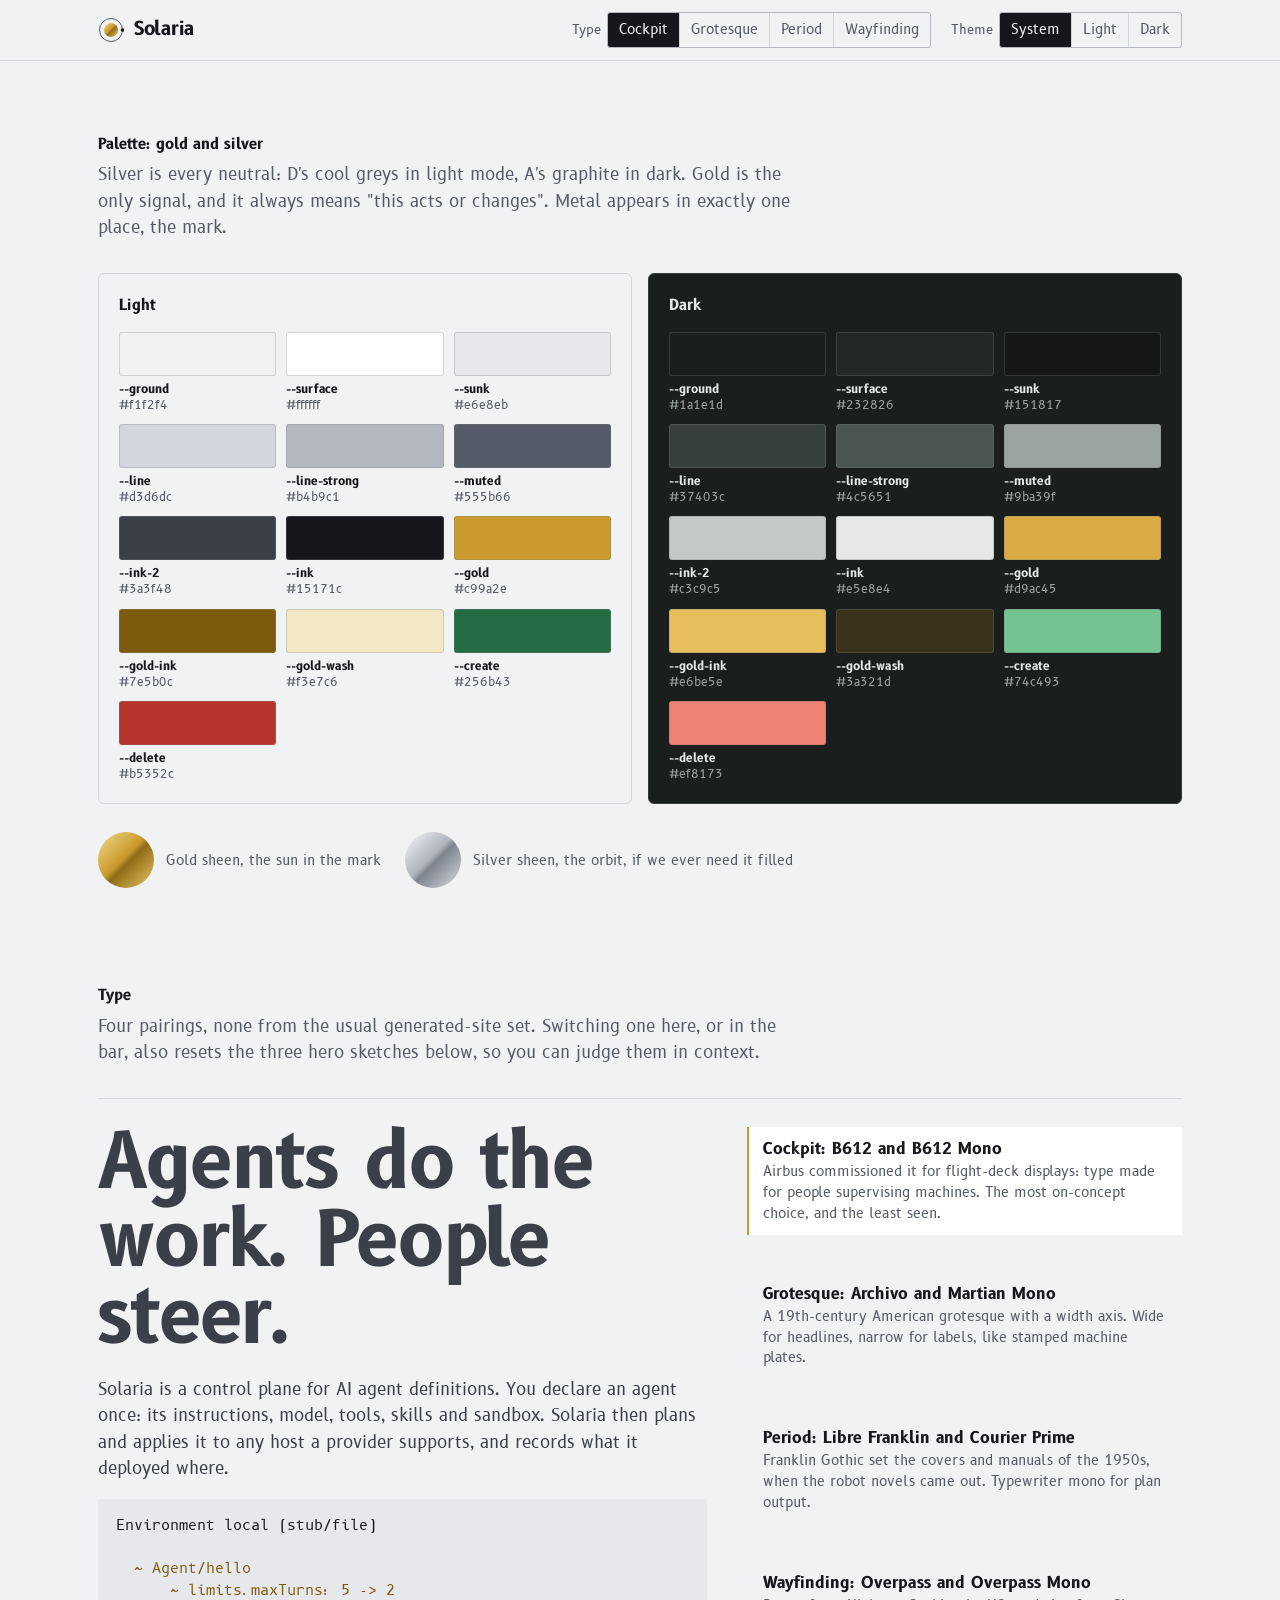
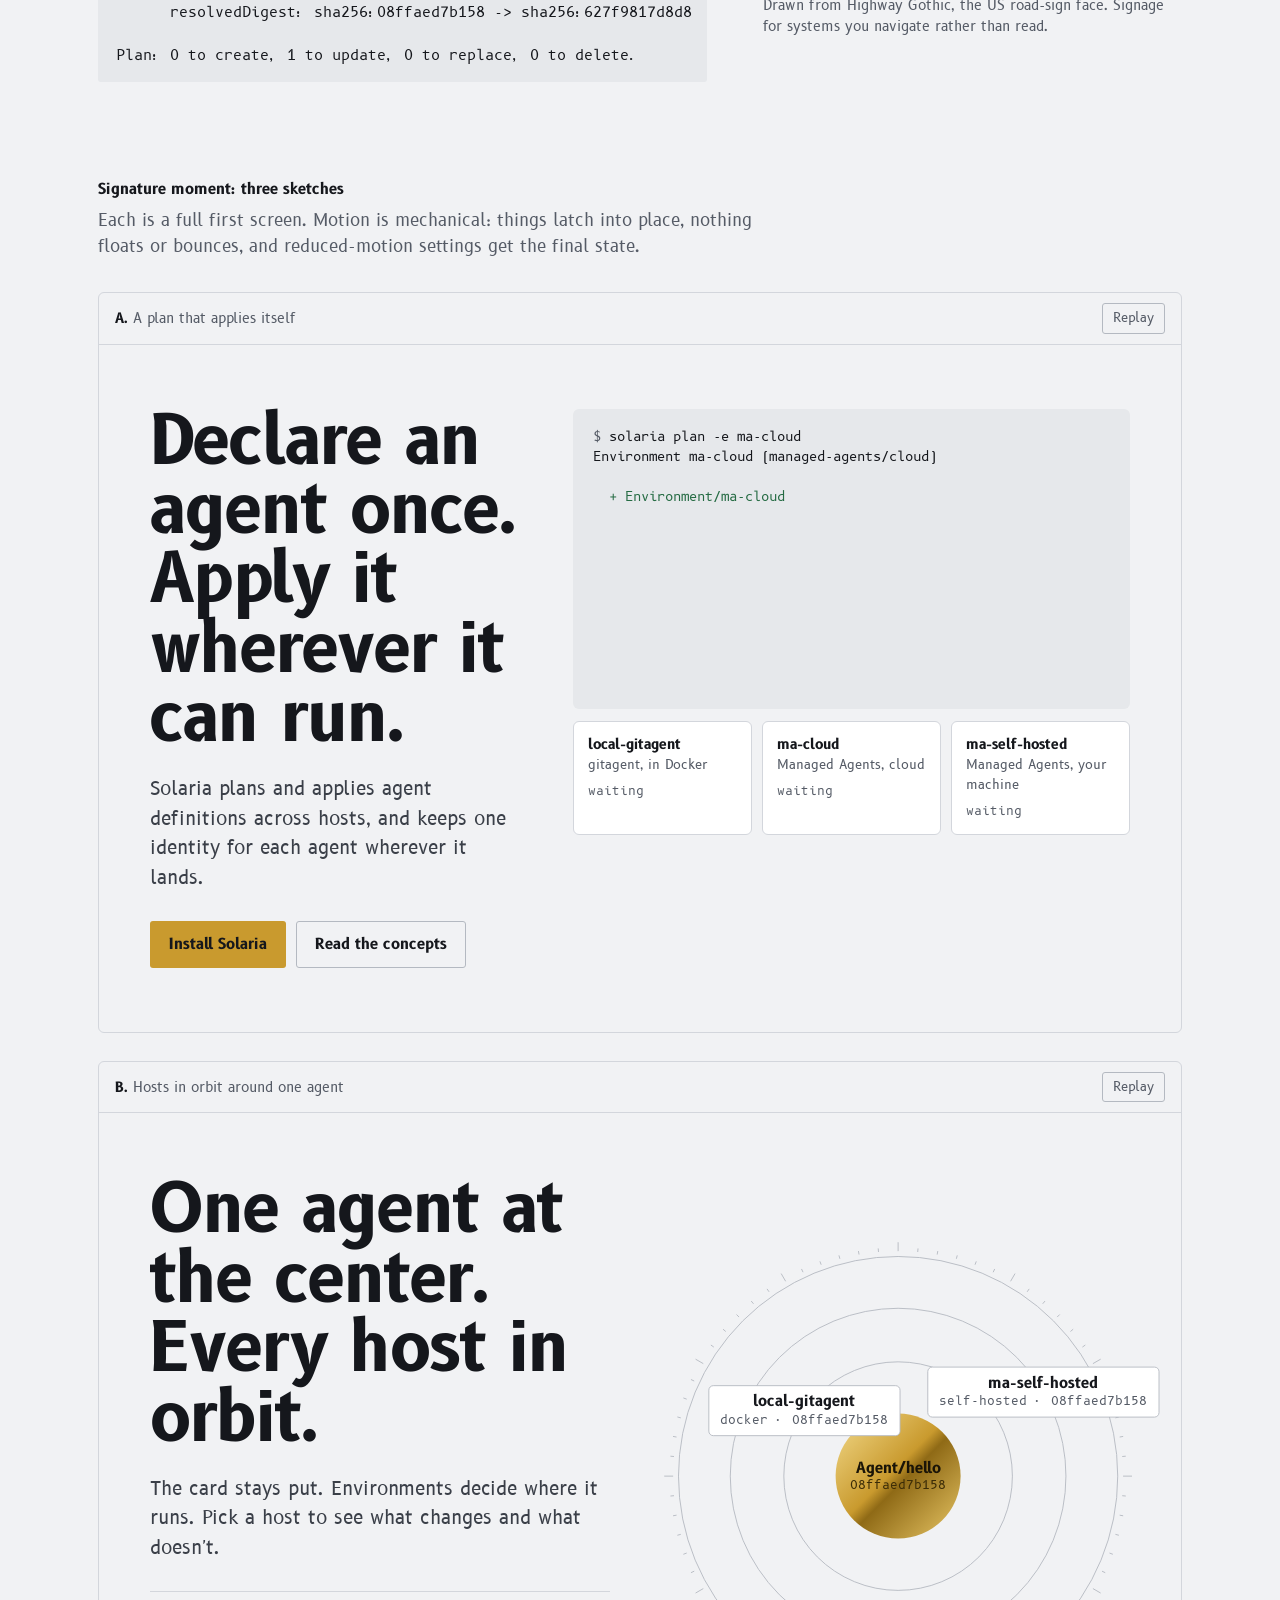
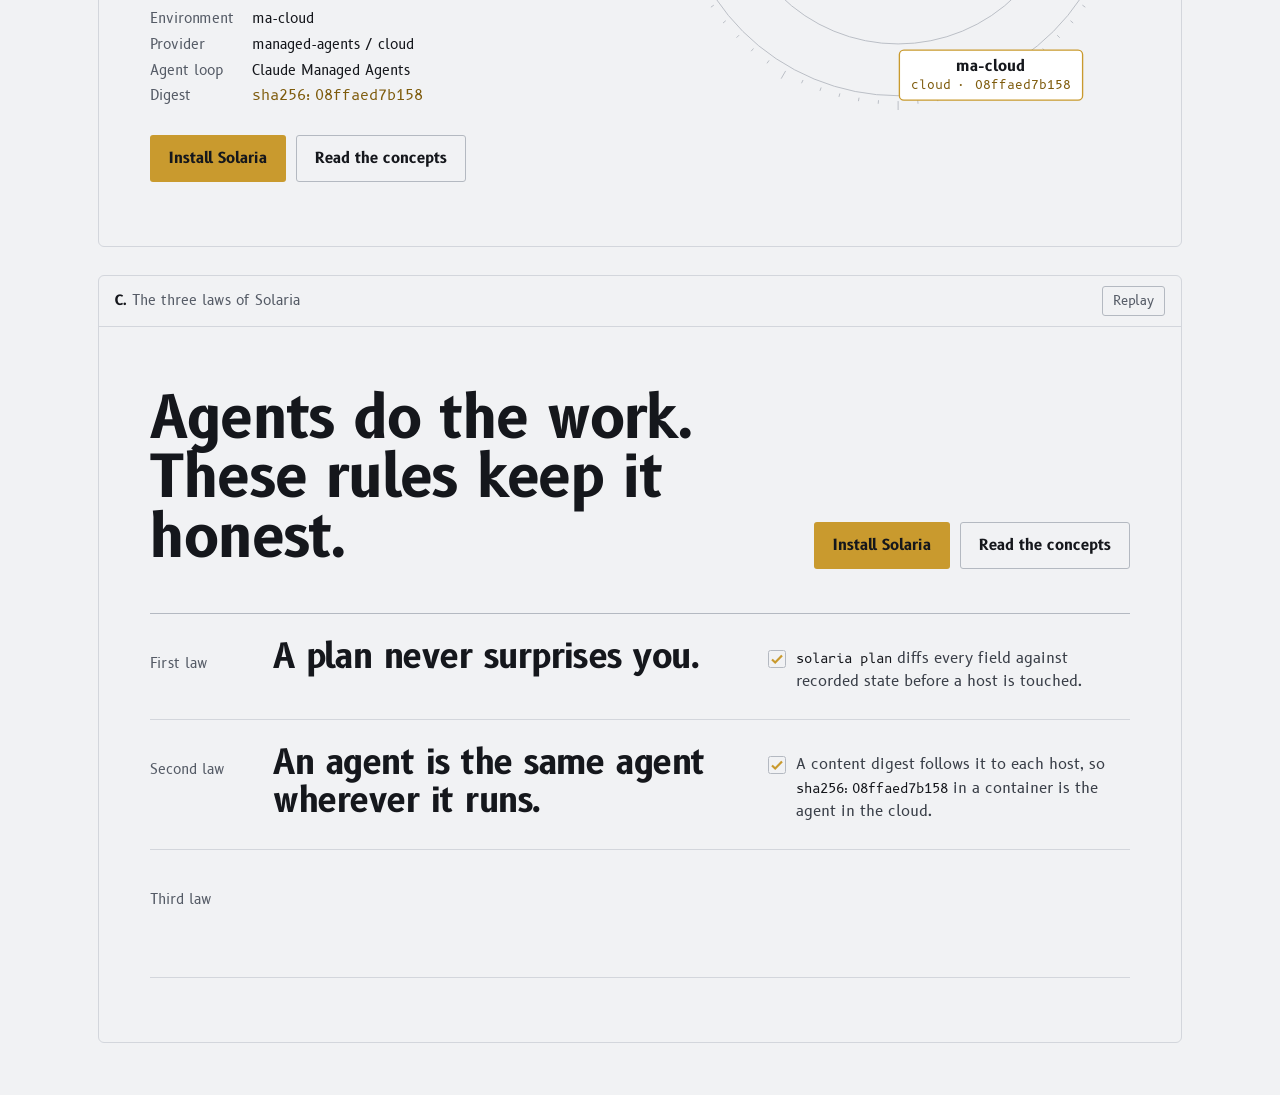
==== site/explore/index.html @ edb6e5d4 "feat(site): add the solaria.sh design system, landing page and docs site/ is the solaria.sh website," ====
<!doctype html>
<html lang="en" data-type="cockpit">
<head>
<meta charset="utf-8">
<meta name="viewport" content="width=device-width, initial-scale=1">
<title>Solaria design exploration</title>
<link rel="preconnect" href="https://fonts.googleapis.com">
<link rel="preconnect" href="https://fonts.gstatic.com" crossorigin>
<link href="https://fonts.googleapis.com/css2?family=Archivo:wdth,wght@62..125,100..900&family=B612:wght@400;700&family=B612+Mono:wght@400;700&family=Courier+Prime:wght@400;700&family=Libre+Franklin:wght@300..900&family=Martian+Mono:wdth,wght@75..112.5,100..800&family=Overpass:wght@300..900&family=Overpass+Mono:wght@300..700&display=swap" rel="stylesheet">
<link rel="stylesheet" href="../static/tokens.css">
<style>
html[data-type="cockpit"]    { --font-sans: "B612", sans-serif; --font-mono: "B612 Mono", monospace; --d-weight: 700; --d-stretch: 100%; --d-track: -0.015em; --m-stretch: 100%; }
html[data-type="grotesque"]  { --font-sans: "Archivo", sans-serif; --font-mono: "Martian Mono", monospace; --d-weight: 640; --d-stretch: 116%; --d-track: -0.02em; --m-stretch: 87.5%; }
html[data-type="period"]     { --font-sans: "Libre Franklin", sans-serif; --font-mono: "Courier Prime", monospace; --d-weight: 800; --d-stretch: 100%; --d-track: -0.03em; --m-stretch: 100%; }
html[data-type="wayfinding"] { --font-sans: "Overpass", sans-serif; --font-mono: "Overpass Mono", monospace; --d-weight: 800; --d-stretch: 100%; --d-track: -0.02em; --m-stretch: 100%; }

* { box-sizing: border-box; }
html { background: var(--ground); }
body { margin: 0; background: var(--ground); color: var(--ink); font: 400 17px/1.55 var(--font-sans); -webkit-font-smoothing: antialiased; }
code, pre, .mono { font-family: var(--font-mono); font-stretch: var(--m-stretch); }
a { color: inherit; }
button { font: inherit; color: inherit; }

.wrap { max-width: 1180px; margin: 0 auto; padding: 0 var(--gutter); }
.display { font-weight: var(--d-weight); font-stretch: var(--d-stretch); letter-spacing: var(--d-track); line-height: 1.02; margin: 0; }

/* Bar */
.bar { position: sticky; top: 0; z-index: 5; background: var(--ground); border-bottom: 1px solid var(--line); }
.bar .wrap { display: flex; align-items: center; gap: 20px; min-height: 60px; flex-wrap: wrap; padding-block: 10px; }
.brand { display: flex; align-items: center; gap: 10px; font-weight: var(--d-weight); font-stretch: var(--d-stretch); font-size: 19px; letter-spacing: var(--d-track); margin-right: auto; text-decoration: none; }
.seg { display: inline-flex; border: 1px solid var(--line-strong); border-radius: var(--radius); overflow: hidden; }
.seg button { background: none; border: 0; padding: 6px 11px; font-size: 14px; cursor: pointer; color: var(--muted); }
.seg button + button { border-left: 1px solid var(--line); }
.seg button[aria-pressed="true"] { background: var(--ink); color: var(--ground); }
.seg-label { font-size: 13px; color: var(--muted); margin-right: 6px; }
.ctl { display: flex; align-items: center; }

/* Sections */
section.part { padding: 72px 0 24px; }
.part > .wrap > h2 { font-size: 15px; font-weight: 700; margin: 0 0 6px; color: var(--ink); }
.part > .wrap > p.lede { margin: 0 0 32px; color: var(--muted); max-width: var(--measure); }

/* Palette */
.modes { display: grid; grid-template-columns: repeat(auto-fit, minmax(min(100%, 420px), 1fr)); gap: 16px; }
.mode { border: 1px solid var(--line); border-radius: var(--radius-plate); padding: 20px; }
.mode h3 { margin: 0 0 14px; font-size: 15px; }
.chips { display: grid; grid-template-columns: repeat(auto-fill, minmax(118px, 1fr)); gap: 10px; }
.chip { font-size: 12px; line-height: 1.35; }
.chip i { display: block; height: 44px; border-radius: var(--radius); border: 1px solid rgba(127,127,127,.3); margin-bottom: 6px; }
.chip b { display: block; font-weight: 700; }
.metal { display: flex; gap: 24px; margin-top: 28px; align-items: center; flex-wrap: wrap; }
.metal figure { margin: 0; display: flex; align-items: center; gap: 12px; font-size: 14px; color: var(--muted); }
.metal .disc { width: 56px; height: 56px; border-radius: 50%; }

/* Type */
.specimen { border-top: 1px solid var(--line); padding-top: 28px; display: grid; grid-template-columns: minmax(0, 1.4fr) minmax(0, 1fr); gap: 40px; }
.specimen .big { font-size: clamp(40px, 6vw, 76px); }
.specimen p { max-width: var(--measure); color: var(--ink-2); }
.specimen pre { font-size: 13.5px; line-height: 1.6; background: var(--sunk); padding: 16px 18px; border-radius: var(--radius); margin: 0; overflow-x: auto; }
.pairings { list-style: none; padding: 0; margin: 0; display: grid; gap: 2px; }
.pairings button { display: block; width: 100%; text-align: left; background: none; border: 0; border-left: 2px solid transparent; padding: 10px 14px; cursor: pointer; }
.pairings button[aria-pressed="true"] { border-left-color: var(--gold); background: var(--surface); }
.pairings b { display: block; font-size: 16px; }
.pairings span { display: block; font-size: 13.5px; color: var(--muted); }

/* Hero frames */
.hero { border: 1px solid var(--line); border-radius: var(--radius-plate); background: var(--ground); margin-bottom: 28px; position: relative; overflow: hidden; }
.hero-head { display: flex; justify-content: space-between; align-items: center; padding: 10px 16px; border-bottom: 1px solid var(--line); font-size: 14px; color: var(--muted); gap: 12px; }
.hero-head b { color: var(--ink); }
.replay { background: none; border: 1px solid var(--line-strong); border-radius: var(--radius); padding: 4px 10px; font-size: 13px; cursor: pointer; }
.hero-body { padding: clamp(28px, 5vw, 64px) clamp(20px, 4vw, 56px); }

.btn { display: inline-flex; align-items: center; gap: 8px; padding: 11px 18px; border-radius: var(--radius); font-size: 15px; font-weight: 700; text-decoration: none; border: 1px solid transparent; }
.btn-gold { background: var(--gold); color: var(--on-gold); }
.btn-line { border-color: var(--line-strong); color: var(--ink); }
.actions { display: flex; gap: 10px; flex-wrap: wrap; margin-top: 28px; }
.sub { font-size: 19px; color: var(--ink-2); max-width: 44ch; margin: 20px 0 0; }

/* Hero A: plan that applies itself */
.a-grid { display: grid; grid-template-columns: minmax(0, 0.8fr) minmax(0, 1.2fr); gap: clamp(28px, 4vw, 56px); align-items: start; }
.a-grid h1 { font-size: clamp(40px, 5.4vw, 68px); }
.console { background: var(--sunk); border-radius: var(--radius-plate); padding: 18px 20px; font-size: 12.5px; line-height: 1.62; min-height: 300px; white-space: pre; overflow-x: auto; }
.console .ln { display: block; min-height: 1.62em; }
.console .cmd::before { content: "$ "; color: var(--muted); }
.console .c { color: var(--create); }
.console .u { color: var(--update); }
.console .m { color: var(--muted); }
.console .dg { color: var(--gold-ink); }
.caret { display: inline-block; width: .55em; height: 1.1em; vertical-align: -0.18em; background: var(--ink); }
.hosts { display: grid; grid-template-columns: repeat(3, minmax(0, 1fr)); gap: 10px; margin-top: 12px; }
.host { border: 1px solid var(--line); border-radius: var(--radius-plate); padding: 12px 14px; font-size: 13px; background: var(--surface); transition: border-color var(--t-latch) var(--ease-latch); }
.host b { display: block; font-size: 14px; }
.host .where { color: var(--muted); display: block; }
.host .d { display: block; margin-top: 8px; font-size: 12px; color: var(--muted); }
.host.on { border-color: var(--gold); }
.host.on .d { color: var(--gold-ink); }

.latch { animation: latch var(--t-latch) var(--ease-latch) both; }
@keyframes latch { from { opacity: 0; transform: translateX(-3px); } to { opacity: 1; transform: none; } }

/* Hero B: orbit */
.b-grid { display: grid; grid-template-columns: minmax(0, 1fr) minmax(0, 1fr); gap: clamp(28px, 4vw, 56px); align-items: center; }
.b-grid h1 { font-size: clamp(40px, 5.4vw, 68px); }
.orbit { width: 100%; max-width: 520px; aspect-ratio: 1; justify-self: center; }
.orbit svg { width: 100%; height: 100%; overflow: visible; }
.ring { fill: none; stroke: var(--line-strong); stroke-width: 1; }
.ring-tick { stroke: var(--line-strong); stroke-width: 1; }
.plate-g { cursor: pointer; }
.plate-r { fill: var(--surface); stroke: var(--line-strong); transition: stroke var(--t-latch) var(--ease-latch); }
.plate-g.on .plate-r { stroke: var(--gold); stroke-width: 1.5; }
.plate-t { font-family: var(--font-sans); font-size: 17px; font-weight: 700; fill: var(--ink); }
.plate-s { font-family: var(--font-mono); font-size: 13px; fill: var(--muted); }
.plate-g.on .plate-s.dg { fill: var(--gold-ink); }
.sun-t { font-family: var(--font-sans); font-size: 17px; font-weight: 700; fill: #1a1407; }
.sun-s { font-family: var(--font-mono); font-size: 13px; fill: #3b2c07; }
.readout { margin-top: 28px; border-top: 1px solid var(--line); padding-top: 16px; font-size: 14px; display: grid; grid-template-columns: max-content 1fr; gap: 4px 18px; max-width: 460px; }
.readout dt { color: var(--muted); }
.readout dd { margin: 0; }

/* Hero C: laws */
.c-top { display: grid; grid-template-columns: minmax(0, 1fr) auto; gap: 24px; align-items: end; margin-bottom: 44px; }
.c-top h1 { font-size: clamp(36px, 4.6vw, 58px); max-width: 16ch; }
.laws { list-style: none; margin: 0; padding: 0; border-top: 1px solid var(--line-strong); }
.law { display: grid; grid-template-columns: 9ch minmax(0, 1.3fr) minmax(0, 1fr); gap: 24px; padding: 26px 0; border-bottom: 1px solid var(--line); align-items: baseline; }
.law .ord { color: var(--muted); font-size: 14px; }
.law h3 { margin: 0; font-size: clamp(24px, 2.8vw, 34px); font-weight: var(--d-weight); font-stretch: var(--d-stretch); letter-spacing: var(--d-track); line-height: 1.1; }
.law .proof { font-size: 15px; color: var(--ink-2); display: grid; grid-template-columns: 18px 1fr; gap: 10px; }
.law .proof code { font-size: 13px; color: var(--ink); }
.law svg { margin-top: 3px; }
.law .tick { stroke: var(--gold); stroke-width: 2.2; fill: none; stroke-dasharray: 20; stroke-dashoffset: 20; }
.law.set .tick { stroke-dashoffset: 0; transition: stroke-dashoffset 260ms var(--ease-latch); }
.law .box { fill: none; stroke: var(--line-strong); }
.law h3, .law .proof { transition: opacity var(--t-latch) var(--ease-latch), transform var(--t-latch) var(--ease-latch); }
.laws.armed .law:not(.shown) h3, .laws.armed .law:not(.shown) .proof { opacity: 0; transform: translateX(-4px); }

@media (max-width: 860px) {
  .a-grid, .b-grid, .specimen { grid-template-columns: minmax(0, 1fr); }
  .hosts { grid-template-columns: minmax(0, 1fr); }
  .law { grid-template-columns: minmax(0, 1fr); gap: 8px; }
  .c-top { grid-template-columns: minmax(0, 1fr); }
  .console { font-size: 12px; }
}
</style>
</head>
<body>

<header class="bar">
  <div class="wrap">
    <a class="brand" href="#">
      <svg width="26" height="26" viewBox="0 0 26 26" aria-hidden="true">
        <defs><linearGradient id="mg" x1="0" y1="0" x2="1" y2="1"><stop offset="0" stop-color="#f3db8c"/><stop offset=".46" stop-color="#c99a2e"/><stop offset=".54" stop-color="#8f6a16"/><stop offset="1" stop-color="#e9c766"/></linearGradient></defs>
        <circle cx="13" cy="13" r="7" fill="url(#mg)"/>
        <circle cx="13" cy="13" r="11.5" fill="none" stroke="var(--muted)" stroke-width="1"/>
        <circle cx="24.5" cy="13" r="1.8" fill="var(--ink)"/>
      </svg>
      Solaria
    </a>
    <div class="ctl"><span class="seg-label">Type</span>
      <div class="seg" id="typeSeg">
        <button data-v="cockpit" aria-pressed="true">Cockpit</button>
        <button data-v="grotesque" aria-pressed="false">Grotesque</button>
        <button data-v="period" aria-pressed="false">Period</button>
        <button data-v="wayfinding" aria-pressed="false">Wayfinding</button>
      </div>
    </div>
    <div class="ctl"><span class="seg-label">Theme</span>
      <div class="seg" id="themeSeg">
        <button data-v="system" aria-pressed="true">System</button>
        <button data-v="light" aria-pressed="false">Light</button>
        <button data-v="dark" aria-pressed="false">Dark</button>
      </div>
    </div>
  </div>
</header>

<main>

<section class="part" id="palette">
  <div class="wrap">
    <h2>Palette: gold and silver</h2>
    <p class="lede">Silver is every neutral: D's cool greys in light mode, A's graphite in dark. Gold is the only signal, and it always means "this acts or changes". Metal appears in exactly one place, the mark.</p>
    <div class="modes" id="modes"></div>
    <div class="metal">
      <figure><span class="disc" style="background: var(--sheen-gold)"></span>Gold sheen, the sun in the mark</figure>
      <figure><span class="disc" style="background: var(--sheen-silver)"></span>Silver sheen, the orbit, if we ever need it filled</figure>
    </div>
  </div>
</section>

<section class="part" id="type">
  <div class="wrap">
    <h2>Type</h2>
    <p class="lede">Four pairings, none from the usual generated-site set. Switching one here, or in the bar, also resets the three hero sketches below, so you can judge them in context.</p>
    <div class="specimen">
      <div>
        <p class="display big">Agents do the work. People steer.</p>
        <p>Solaria is a control plane for AI agent definitions. You declare an agent once: its instructions, model, tools, skills and sandbox. Solaria then plans and applies it to any host a provider supports, and records what it deployed where.</p>
<pre>Environment local (stub/file)

  <span style="color:var(--update)">~ Agent/hello</span>
      <span style="color:var(--update)">~ limits.maxTurns: 5 -> 2</span>
      resolvedDigest: sha256:08ffaed7b158 -> sha256:627f9817d8d8

Plan: 0 to create, 1 to update, 0 to replace, 0 to delete.</pre>
      </div>
      <ul class="pairings" id="pairings">
        <li><button data-v="cockpit" aria-pressed="true"><b>Cockpit: B612 and B612 Mono</b><span>Airbus commissioned it for flight-deck displays: type made for people supervising machines. The most on-concept choice, and the least seen.</span></button></li>
        <li><button data-v="grotesque" aria-pressed="false"><b>Grotesque: Archivo and Martian Mono</b><span>A 19th-century American grotesque with a width axis. Wide for headlines, narrow for labels, like stamped machine plates.</span></button></li>
        <li><button data-v="period" aria-pressed="false"><b>Period: Libre Franklin and Courier Prime</b><span>Franklin Gothic set the covers and manuals of the 1950s, when the robot novels came out. Typewriter mono for plan output.</span></button></li>
        <li><button data-v="wayfinding" aria-pressed="false"><b>Wayfinding: Overpass and Overpass Mono</b><span>Drawn from Highway Gothic, the US road-sign face. Signage for systems you navigate rather than read.</span></button></li>
      </ul>
    </div>
  </div>
</section>

<section class="part" id="heroes">
  <div class="wrap">
    <h2>Signature moment: three sketches</h2>
    <p class="lede">Each is a full first screen. Motion is mechanical: things latch into place, nothing floats or bounces, and reduced-motion settings get the final state.</p>

    <!-- A -->
    <article class="hero" id="heroA">
      <div class="hero-head"><span><b>A.</b> A plan that applies itself</span><button class="replay" data-replay="A">Replay</button></div>
      <div class="hero-body">
        <div class="a-grid">
          <div>
            <h1 class="display">Declare an agent once. Apply it wherever it can run.</h1>
            <p class="sub">Solaria plans and applies agent definitions across hosts, and keeps one identity for each agent wherever it lands.</p>
            <div class="actions"><a class="btn btn-gold" href="#">Install Solaria</a><a class="btn btn-line" href="#">Read the concepts</a></div>
          </div>
          <div>
            <div class="console mono" id="consoleA" aria-label="A Solaria plan and apply run"></div>
            <div class="hosts" id="hostsA">
              <div class="host"><b>local-gitagent</b><span class="where">gitagent, in Docker</span><span class="d mono">waiting</span></div>
              <div class="host"><b>ma-cloud</b><span class="where">Managed Agents, cloud</span><span class="d mono">waiting</span></div>
              <div class="host"><b>ma-self-hosted</b><span class="where">Managed Agents, your machine</span><span class="d mono">waiting</span></div>
            </div>
          </div>
        </div>
      </div>
    </article>

    <!-- B -->
    <article class="hero" id="heroB">
      <div class="hero-head"><span><b>B.</b> Hosts in orbit around one agent</span><button class="replay" data-replay="B">Replay</button></div>
      <div class="hero-body">
        <div class="b-grid">
          <div>
            <h1 class="display">One agent at the center. Every host in orbit.</h1>
            <p class="sub">The card stays put. Environments decide where it runs. Pick a host to see what changes and what doesn't.</p>
            <dl class="readout" id="readoutB">
              <dt>Environment</dt><dd id="rEnv">ma-cloud</dd>
              <dt>Provider</dt><dd id="rProv">managed-agents / cloud</dd>
              <dt>Agent loop</dt><dd id="rLoop">Claude Managed Agents</dd>
              <dt>Digest</dt><dd class="mono" id="rDig" style="color:var(--gold-ink)">sha256:08ffaed7b158</dd>
            </dl>
            <div class="actions"><a class="btn btn-gold" href="#">Install Solaria</a><a class="btn btn-line" href="#">Read the concepts</a></div>
          </div>
          <div class="orbit">
            <svg viewBox="0 0 520 520" role="img" aria-labelledby="orbT">
              <title id="orbT">The hello agent at the center, with three hosts on orbits around it</title>
              <defs><linearGradient id="sun" x1="0" y1="0" x2="1" y2="1"><stop offset="0" stop-color="#f3db8c"/><stop offset=".46" stop-color="#c99a2e"/><stop offset=".54" stop-color="#8f6a16"/><stop offset="1" stop-color="#e9c766"/></linearGradient></defs>
              <g id="ticks"></g>
              <circle class="ring" cx="260" cy="260" r="128"/>
              <circle class="ring" cx="260" cy="260" r="188"/>
              <circle class="ring" cx="260" cy="260" r="246"/>
              <circle cx="260" cy="260" r="70" fill="url(#sun)"/>
              <text class="sun-t" x="260" y="256" text-anchor="middle">Agent/hello</text>
              <text class="sun-s" x="260" y="274" text-anchor="middle">08ffaed7b158</text>
              <g id="arms"></g>
            </svg>
          </div>
        </div>
      </div>
    </article>

    <!-- C -->
    <article class="hero" id="heroC">
      <div class="hero-head"><span><b>C.</b> The three laws of Solaria</span><button class="replay" data-replay="C">Replay</button></div>
      <div class="hero-body">
        <div class="c-top">
          <h1 class="display">Agents do the work. These rules keep it honest.</h1>
          <div class="actions" style="margin:0"><a class="btn btn-gold" href="#">Install Solaria</a><a class="btn btn-line" href="#">Read the concepts</a></div>
        </div>
        <ol class="laws" id="laws">
          <li class="law"><span class="ord">First law</span><h3>A plan never surprises you.</h3>
            <span class="proof"><svg width="18" height="18" viewBox="0 0 18 18" aria-hidden="true"><rect class="box" x="0.5" y="0.5" width="17" height="17" rx="2"/><path class="tick" d="M4 9.5l3.2 3L14 5.5"/></svg><span><code>solaria plan</code> diffs every field against recorded state before a host is touched.</span></span></li>
          <li class="law"><span class="ord">Second law</span><h3>An agent is the same agent wherever it runs.</h3>
            <span class="proof"><svg width="18" height="18" viewBox="0 0 18 18" aria-hidden="true"><rect class="box" x="0.5" y="0.5" width="17" height="17" rx="2"/><path class="tick" d="M4 9.5l3.2 3L14 5.5"/></svg><span>A content digest follows it to each host, so <code>sha256:08ffaed7b158</code> in a container is the agent in the cloud.</span></span></li>
          <li class="law"><span class="ord">Third law</span><h3>What a host can't run never reaches it.</h3>
            <span class="proof"><svg width="18" height="18" viewBox="0 0 18 18" aria-hidden="true"><rect class="box" x="0.5" y="0.5" width="17" height="17" rx="2"/><path class="tick" d="M4 9.5l3.2 3L14 5.5"/></svg><span>Capability checks fail the plan early, and say which field the host can't take.</span></span></li>
        </ol>
      </div>
    </article>
  </div>
</section>

</main>

<script>
(() => {
  const reduce = matchMedia("(prefers-reduced-motion: reduce)").matches;
  const sleep = ms => new Promise(r => setTimeout(r, reduce ? 0 : ms));
  const root = document.documentElement;

  // Palette chips, both modes, from the token values.
  const modes = {
    Light: { ground:"#f1f2f4", surface:"#ffffff", sunk:"#e6e8eb", line:"#d3d6dc", "line-strong":"#b4b9c1", muted:"#555b66", "ink-2":"#3a3f48", ink:"#15171c", gold:"#c99a2e", "gold-ink":"#7e5b0c", "gold-wash":"#f3e7c6", create:"#256b43", delete:"#b5352c" },
    Dark:  { ground:"#1a1e1d", surface:"#232826", sunk:"#151817", line:"#37403c", "line-strong":"#4c5651", muted:"#9ba39f", "ink-2":"#c3c9c5", ink:"#e5e8e4", gold:"#d9ac45", "gold-ink":"#e6be5e", "gold-wash":"#3a321d", create:"#74c493", delete:"#ef8173" }
  };
  document.getElementById("modes").innerHTML = Object.entries(modes).map(([name, t]) =>
    `<div class="mode" style="background:${t.ground};color:${t.ink};border-color:${t.line}"><h3>${name}</h3><div class="chips">` +
    Object.entries(t).map(([k, v]) => `<div class="chip"><i style="background:${v}"></i><b>--${k}</b><span style="color:${t.muted}">${v}</span></div>`).join("") +
    `</div></div>`).join("");

  // Segmented controls.
  function seg(el, apply) {
    el.addEventListener("click", e => {
      const b = e.target.closest("button[data-v]"); if (!b) return;
      apply(b.dataset.v);
    });
  }
  function setType(v) {
    root.dataset.type = v;
    document.querySelectorAll("#typeSeg button, #pairings button").forEach(b => b.setAttribute("aria-pressed", b.dataset.v === v));
    runAll();
  }
  function setTheme(v) {
    if (v === "system") delete root.dataset.theme; else root.dataset.theme = v;
    document.querySelectorAll("#themeSeg button").forEach(b => b.setAttribute("aria-pressed", b.dataset.v === v));
  }
  seg(document.getElementById("typeSeg"), setType);
  seg(document.getElementById("pairings"), setType);
  seg(document.getElementById("themeSeg"), setTheme);

  // Hero A: the console types a real plan, then apply latches each host.
  const A = { run: 0 };
  const script = [
    { cmd: "solaria plan -e ma-cloud" },
    { t: "Environment ma-cloud (managed-agents/cloud)" },
    { t: "" },
    { t: "  + Environment/ma-cloud", k: "c" },
    { t: "" },
    { t: "  + Agent/hello", k: "c" },
    { h: '      resolvedDigest: <span class="dg">sha256:08ffaed7b158</span>' },
    { t: "" },
    { t: "Plan: 2 to create, 0 to update, 0 to replace, 0 to delete or archive.", k: "m" },
    { cmd: "solaria apply -e ma-cloud --auto-approve", pause: 500 },
    { t: "Apply complete: 2 created, 0 updated, 0 replaced, 0 deleted. State serial 1.", hostAfter: 1 },
  ];
  async function runA() {
    const id = ++A.run, con = document.getElementById("consoleA");
    const hosts = [...document.querySelectorAll("#hostsA .host")];
    con.innerHTML = ""; hosts.forEach(h => { h.classList.remove("on"); h.querySelector(".d").textContent = "waiting"; });
    const live = () => id === A.run;
    for (const s of script) {
      if (!live()) return;
      const ln = document.createElement("span"); ln.className = "ln";
      con.appendChild(ln);
      if (s.cmd) {
        await sleep(s.pause || 350);
        ln.classList.add("cmd");
        const caret = document.createElement("span"); caret.className = "caret";
        for (const ch of s.cmd) { if (!live()) return; ln.textContent += ch; ln.appendChild(caret); await sleep(28); }
        await sleep(260); caret.remove();
      } else {
        await sleep(s.t === "" ? 40 : 110);
        if (s.k) ln.classList.add(s.k);
        if (s.h) ln.innerHTML = s.h; else ln.textContent = s.t;
        ln.classList.add("latch");
      }
      if (s.hostAfter) {
        // ma-cloud is what was applied; the other two are the same card in other environments.
        const order = [1, 0, 2];
        for (const i of order) {
          await sleep(i === 1 ? 260 : 520); if (!live()) return;
          hosts[i].classList.add("on");
          hosts[i].querySelector(".d").innerHTML = (i === 1 ? "applied" : "same card") + "<br>08ffaed7b158";
        }
      }
    }
  }

  // Hero B: three arms step around in discrete ticks, like an escapement.
  const envs = [
    { name: "local-gitagent", prov: "gitagent / docker", loop: "gitagent, in a container image", r: 128, a: 200, sub: "docker" },
    { name: "ma-self-hosted", prov: "managed-agents / self-hosted", loop: "Managed Agents; tools on your machine", r: 188, a: 320, sub: "self-hosted" },
    { name: "ma-cloud", prov: "managed-agents / cloud", loop: "Claude Managed Agents", r: 246, a: 60, sub: "cloud" },
  ];
  const ticks = document.getElementById("ticks");
  for (let i = 0; i < 72; i++) {
    const ang = i * 5 * Math.PI / 180, r1 = 252, r2 = i % 6 ? 256 : 262;
    ticks.insertAdjacentHTML("beforeend", `<line class="ring-tick" x1="${260 + r1 * Math.cos(ang)}" y1="${260 + r1 * Math.sin(ang)}" x2="${260 + r2 * Math.cos(ang)}" y2="${260 + r2 * Math.sin(ang)}"/>`);
  }
  const arms = document.getElementById("arms");
  envs.forEach((e, i) => {
    arms.insertAdjacentHTML("beforeend",
      `<g class="plate-g" data-i="${i}" tabindex="0" role="button" aria-label="${e.name}">
        <rect class="plate-r" x="-62" y="-28" width="124" height="56" rx="5"/>
        <text class="plate-t" x="0" y="-5" text-anchor="middle">${e.name}</text>
        <text class="plate-s dg" x="0" y="15" text-anchor="middle">${e.sub} · 08ffaed7b158</text></g>`);
  });
  const plates = [...arms.querySelectorAll(".plate-g")];
  const B = { sel: 2, timer: null, raf: 0, angles: envs.map(e => e.a), shown: envs.map(e => e.a) };
  function sizePlates() {
    plates.forEach(p => {
      const w = Math.max(...[...p.querySelectorAll("text")].map(t => t.getBBox().width)) + 26;
      const r = p.querySelector("rect"); r.setAttribute("x", -w / 2); r.setAttribute("width", w);
    });
  }
  function drawB(angles) {
    plates.forEach((p, i) => {
      const a = angles[i] * Math.PI / 180, r = envs[i].r;
      p.setAttribute("transform", `translate(${(260 + r * Math.cos(a)).toFixed(2)},${(260 + r * Math.sin(a)).toFixed(2)})`);
    });
  }
  // One tick: travel from the shown angles to the target, ease out hard, no overshoot.
  function tickTo(target) {
    cancelAnimationFrame(B.raf);
    const from = B.shown.slice(), t0 = performance.now(), dur = reduce ? 0 : 420;
    const ease = t => 1 - Math.pow(1 - t, 4);
    const step = now => {
      const t = dur ? Math.min(1, (now - t0) / dur) : 1;
      B.shown = from.map((a, i) => a + (target[i] - a) * ease(t));
      drawB(B.shown);
      if (t < 1) B.raf = requestAnimationFrame(step);
    };
    B.raf = requestAnimationFrame(step);
  }
  function placeB() {
    tickTo(B.angles);
    plates.forEach((p, i) => p.classList.toggle("on", i === B.sel));
    const e = envs[B.sel];
    document.getElementById("rEnv").textContent = e.name;
    document.getElementById("rProv").textContent = e.prov;
    document.getElementById("rLoop").textContent = e.loop;
  }
  arms.addEventListener("click", ev => { const p = ev.target.closest(".plate-g"); if (p) { B.sel = +p.dataset.i; placeB(); } });
  arms.addEventListener("keydown", ev => { if ((ev.key === "Enter" || ev.key === " ") && ev.target.closest(".plate-g")) { ev.preventDefault(); B.sel = +ev.target.closest(".plate-g").dataset.i; placeB(); } });
  function runB() {
    clearInterval(B.timer);
    sizePlates();
    B.angles = envs.map(e => e.a); B.shown = B.angles.slice(); B.sel = 2; drawB(B.shown); placeB();
    if (reduce) return;
    let step = 0;
    B.timer = setInterval(() => {
      step++;
      // inner orbits move faster; each advance is one discrete tick
      B.angles = B.angles.map((a, i) => a + [15, 10, 5][i]);
      if (step % 4 === 0) B.sel = (B.sel + 1) % 3;
      placeB();
    }, 1400);
  }

  // Hero C: laws set one by one; each proof gets its check.
  const C = { run: 0 };
  async function runC() {
    const id = ++C.run, list = document.getElementById("laws");
    const laws = [...list.querySelectorAll(".law")];
    list.classList.add("armed"); laws.forEach(l => l.classList.remove("shown", "set"));
    await sleep(300);
    for (const l of laws) {
      if (id !== C.run) return;
      l.classList.add("shown"); await sleep(420);
      l.classList.add("set"); await sleep(380);
    }
  }

  function runAll() { runA(); runB(); runC(); }
  document.querySelectorAll("[data-replay]").forEach(b => b.addEventListener("click", () => ({ A: runA, B: runB, C: runC })[b.dataset.replay]()));
  document.fonts.ready.then(runAll);
})();
</script>
</body>
</html>
---- site/static/tokens.css ----
/*
  Solaria design tokens.

  Gold and silver, without pretending to be metal. Silver is the whole
  neutral system: cool greys in light, graphite in dark. Gold is the one
  signal, and it means "this acts or changes": the apply button, an
  update in a plan, the agent at the center. Nothing decorative is gold.

  Plan colors come from the product itself: + create, ~ update, - delete.
  Update shares the gold text tone on purpose.

  Themes: light and dark are equal. The page follows the system setting
  unless <html data-theme="light|dark"> pins one.
*/

:root {
  /* Silver: light */
  --ground: #f1f2f4;
  --surface: #ffffff;
  --sunk: #e6e8eb;
  --line: #d3d6dc;
  --line-strong: #b4b9c1;
  --ink: #15171c;
  --ink-2: #3a3f48;
  --muted: #555b66;

  /* Gold: light */
  --gold: #c99a2e;
  --gold-ink: #7e5b0c;
  --gold-wash: #f3e7c6;
  --on-gold: #15171c;

  /* Plan */
  --create: #256b43;
  --update: var(--gold-ink);
  --delete: #b5352c;

  /* Metal, for the mark and nothing else */
  --sheen-gold: linear-gradient(135deg, #f3db8c 0%, #c99a2e 46%, #8f6a16 54%, #e9c766 100%);
  --sheen-silver: linear-gradient(135deg, #f7f8fa 0%, #aeb4bc 46%, #7d848e 54%, #dadde2 100%);

  /*
    Type: Archivo (a grotesque with a width axis) and Martian Mono.
    Display runs wide, like stamped machine plates; small labels can run
    narrow. Mono is only for things a terminal or a card would show.
  */
  --font-sans: "Archivo", "Helvetica Neue", Arial, sans-serif;
  --font-mono: "Martian Mono", ui-monospace, "SF Mono", Menlo, monospace;
  --display-weight: 640;
  --display-stretch: 116%;
  --display-track: -0.02em;
  --mono-stretch: 87.5%;
  --text-xs: 12.5px;
  --text-sm: 14px;
  --text-md: 17px;
  --text-lg: 20px;
  --text-h2: clamp(30px, 4.2vw, 50px);
  --text-h1: clamp(40px, 6.4vw, 76px);

  /* Motion: mechanical and sparse. Ease out, never overshoot. */
  --ease-latch: cubic-bezier(0.2, 0, 0, 1);
  --ease-travel: cubic-bezier(0.6, 0, 0.1, 1);
  --t-tick: 90ms;
  --t-latch: 180ms;
  --t-travel: 420ms;

  /* Space and shape */
  --radius: 3px;
  --radius-plate: 6px;
  --gutter: clamp(16px, 4vw, 48px);
  --measure: 64ch;

  color-scheme: light dark;
}

@media (prefers-color-scheme: dark) {
  :root:not([data-theme="light"]) {
    --ground: #1a1e1d;
    --surface: #232826;
    --sunk: #151817;
    --line: #37403c;
    --line-strong: #4c5651;
    --ink: #e5e8e4;
    --ink-2: #c3c9c5;
    --muted: #9ba39f;
    --gold: #d9ac45;
    --gold-ink: #e6be5e;
    --gold-wash: #3a321d;
    --on-gold: #1a1e1d;
    --create: #74c493;
    --delete: #ef8173;
    --sheen-silver: linear-gradient(135deg, #c9cfcb 0%, #7f8884 46%, #5b625f 54%, #a9b0ac 100%);
  }
}

:root[data-theme="dark"] {
  --ground: #1a1e1d;
  --surface: #232826;
  --sunk: #151817;
  --line: #37403c;
  --line-strong: #4c5651;
  --ink: #e5e8e4;
  --ink-2: #c3c9c5;
  --muted: #9ba39f;
  --gold: #d9ac45;
  --gold-ink: #e6be5e;
  --gold-wash: #3a321d;
  --on-gold: #1a1e1d;
  --create: #74c493;
  --delete: #ef8173;
  --sheen-silver: linear-gradient(135deg, #c9cfcb 0%, #7f8884 46%, #5b625f 54%, #a9b0ac 100%);
}

@media (prefers-reduced-motion: reduce) {
  :root {
    --t-tick: 0ms;
    --t-latch: 0ms;
    --t-travel: 0ms;
  }
}
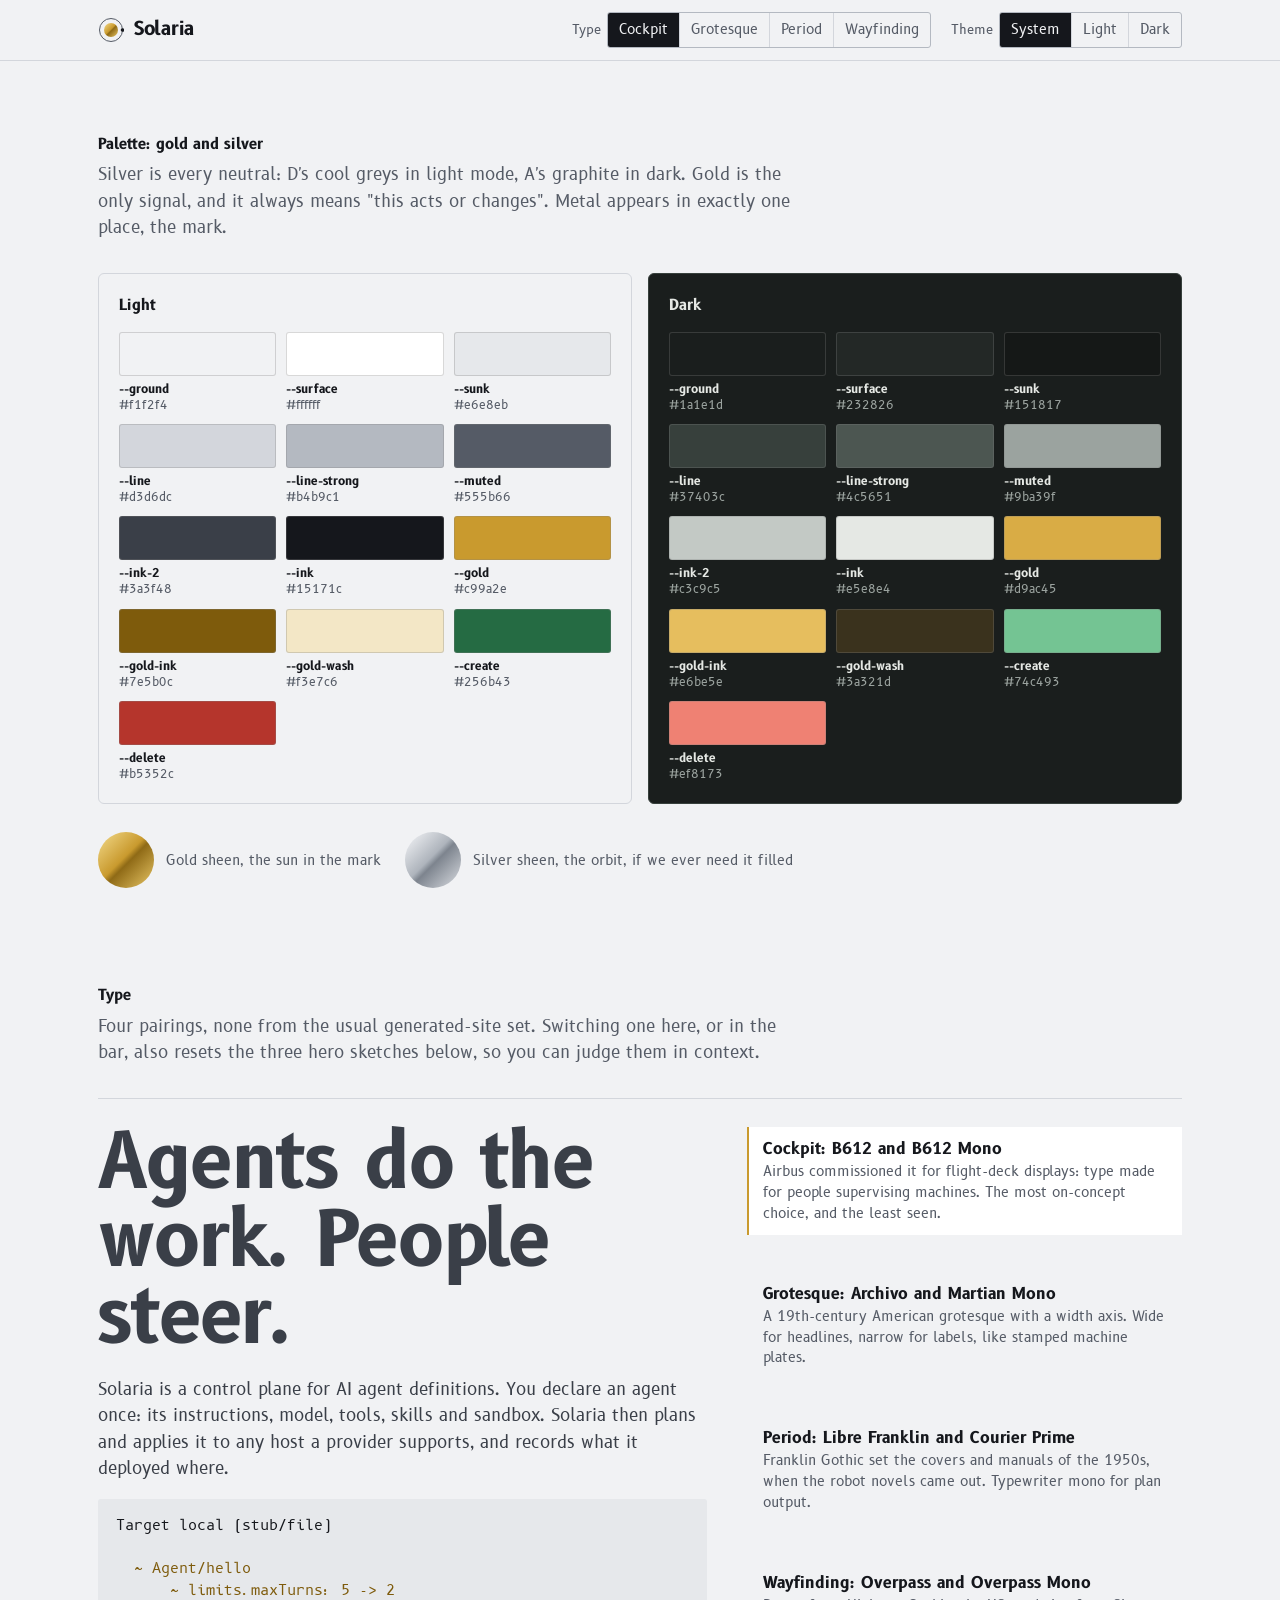
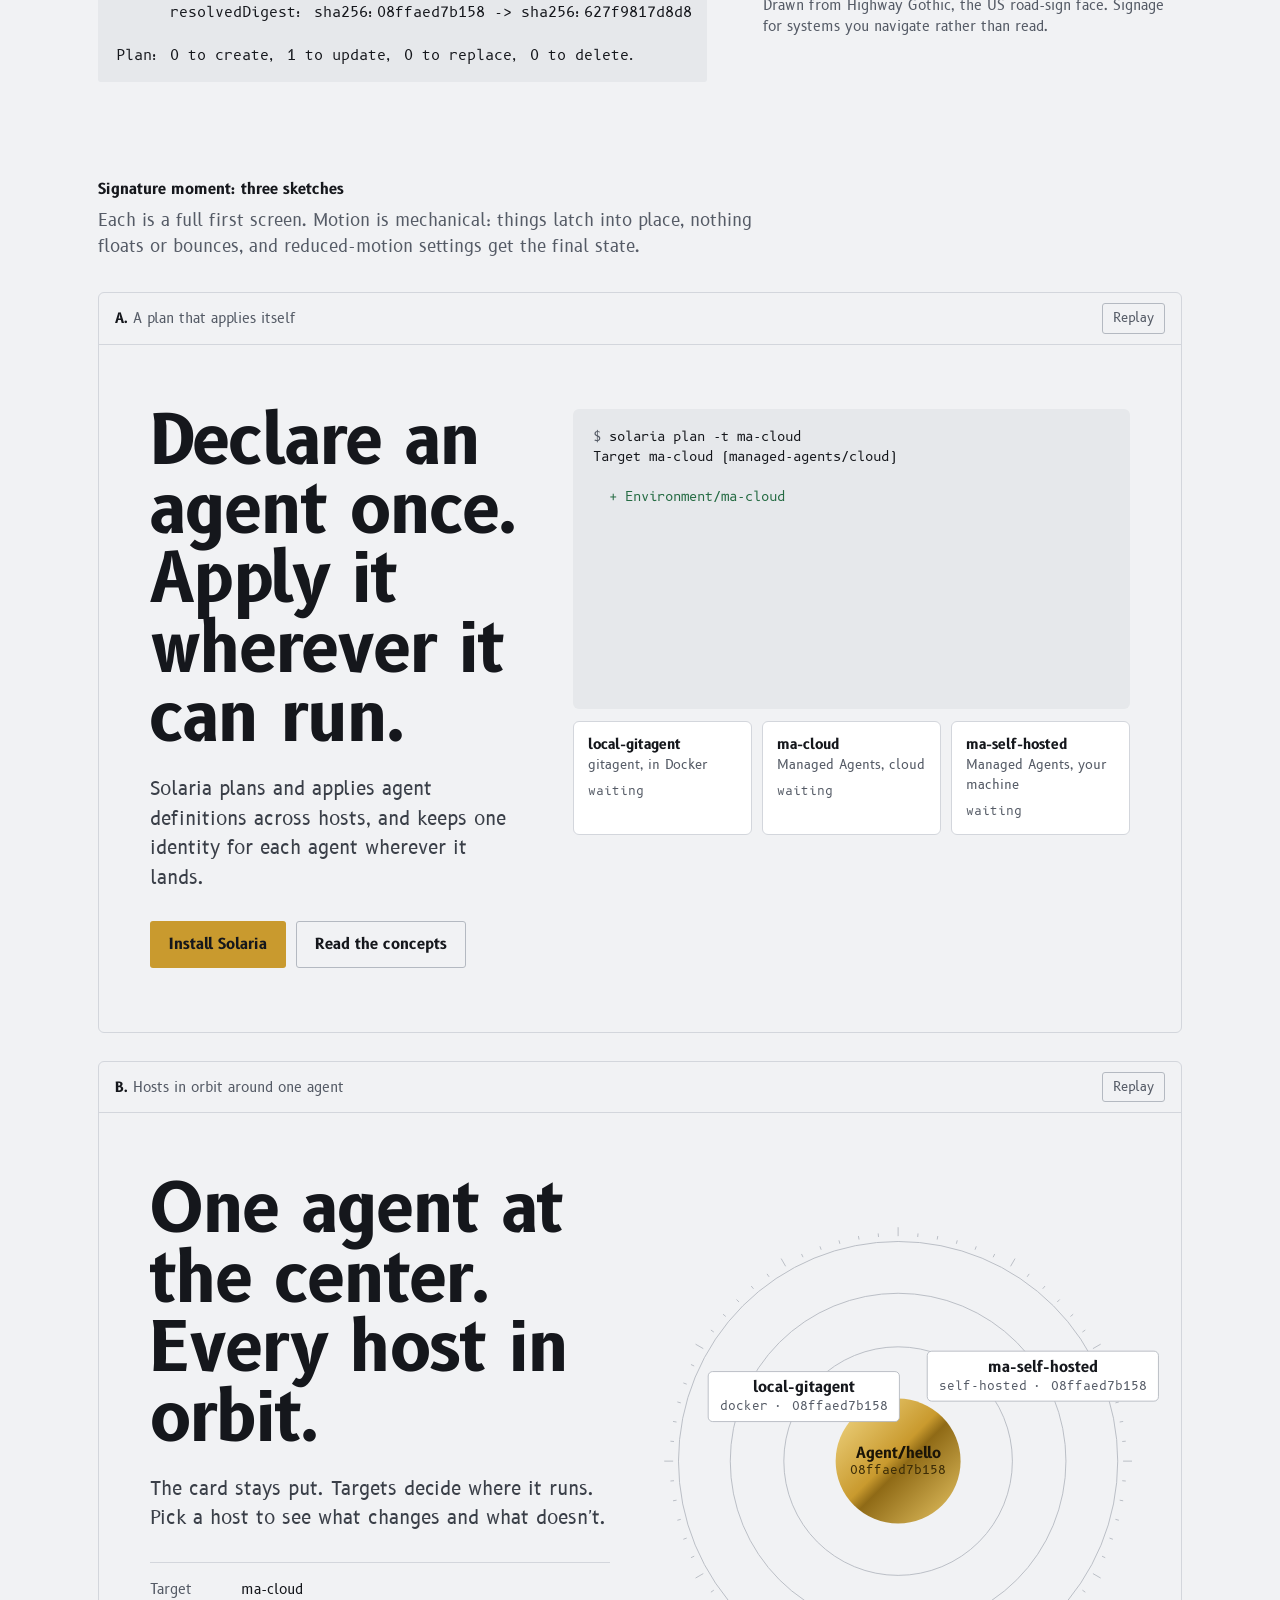
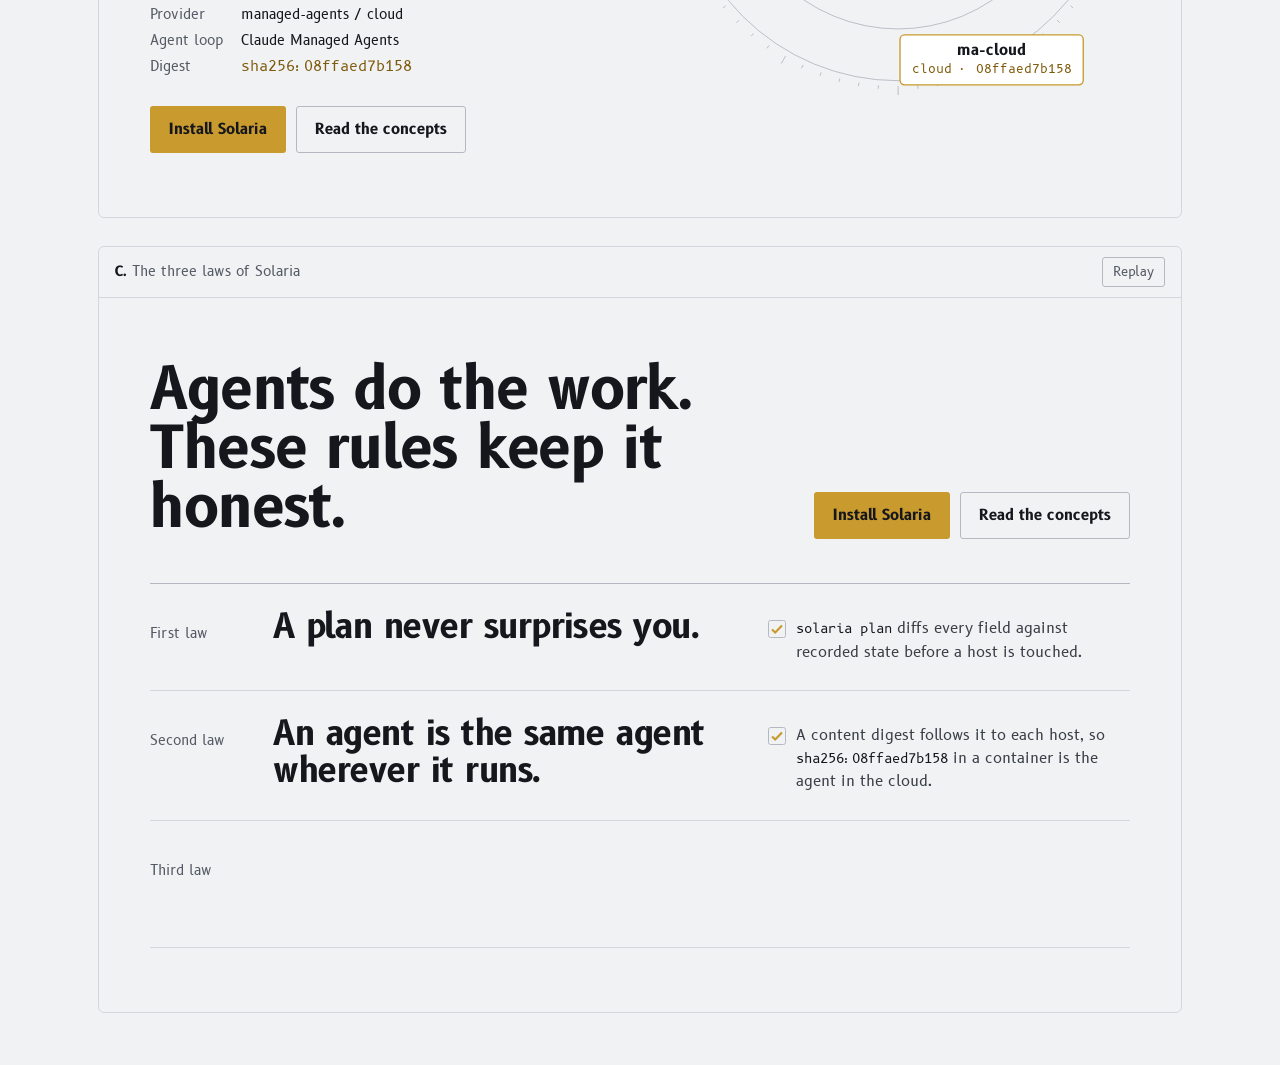
==== commit 72b50162: "feat!: rename the Environment kind to Target First half of ADR 0020. The kind that binds agents to a" ====
--- a/site/explore/index.html
+++ b/site/explore/index.html
@@ -195,7 +195,7 @@
       <div>
         <p class="display big">Agents do the work. People steer.</p>
         <p>Solaria is a control plane for AI agent definitions. You declare an agent once: its instructions, model, tools, skills and sandbox. Solaria then plans and applies it to any host a provider supports, and records what it deployed where.</p>
-<pre>Environment local (stub/file)
+<pre>Target local (stub/file)
 
   <span style="color:var(--update)">~ Agent/hello</span>
       <span style="color:var(--update)">~ limits.maxTurns: 5 -> 2</span>
@@ -247,9 +247,9 @@
         <div class="b-grid">
           <div>
             <h1 class="display">One agent at the center. Every host in orbit.</h1>
-            <p class="sub">The card stays put. Environments decide where it runs. Pick a host to see what changes and what doesn't.</p>
+            <p class="sub">The card stays put. Targets decide where it runs. Pick a host to see what changes and what doesn't.</p>
             <dl class="readout" id="readoutB">
-              <dt>Environment</dt><dd id="rEnv">ma-cloud</dd>
+              <dt>Target</dt><dd id="rEnv">ma-cloud</dd>
               <dt>Provider</dt><dd id="rProv">managed-agents / cloud</dd>
               <dt>Agent loop</dt><dd id="rLoop">Claude Managed Agents</dd>
               <dt>Digest</dt><dd class="mono" id="rDig" style="color:var(--gold-ink)">sha256:08ffaed7b158</dd>
@@ -336,8 +336,8 @@
   // Hero A: the console types a real plan, then apply latches each host.
   const A = { run: 0 };
   const script = [
-    { cmd: "solaria plan -e ma-cloud" },
-    { t: "Environment ma-cloud (managed-agents/cloud)" },
+    { cmd: "solaria plan -t ma-cloud" },
+    { t: "Target ma-cloud (managed-agents/cloud)" },
     { t: "" },
     { t: "  + Environment/ma-cloud", k: "c" },
     { t: "" },
@@ -345,7 +345,7 @@
     { h: '      resolvedDigest: <span class="dg">sha256:08ffaed7b158</span>' },
     { t: "" },
     { t: "Plan: 2 to create, 0 to update, 0 to replace, 0 to delete or archive.", k: "m" },
-    { cmd: "solaria apply -e ma-cloud --auto-approve", pause: 500 },
+    { cmd: "solaria apply -t ma-cloud --auto-approve", pause: 500 },
     { t: "Apply complete: 2 created, 0 updated, 0 replaced, 0 deleted. State serial 1.", hostAfter: 1 },
   ];
   async function runA() {
@@ -370,7 +370,7 @@
         ln.classList.add("latch");
       }
       if (s.hostAfter) {
-        // ma-cloud is what was applied; the other two are the same card in other environments.
+        // ma-cloud is what was applied; the other two are the same card in other targets.
         const order = [1, 0, 2];
         for (const i of order) {
           await sleep(i === 1 ? 260 : 520); if (!live()) return;
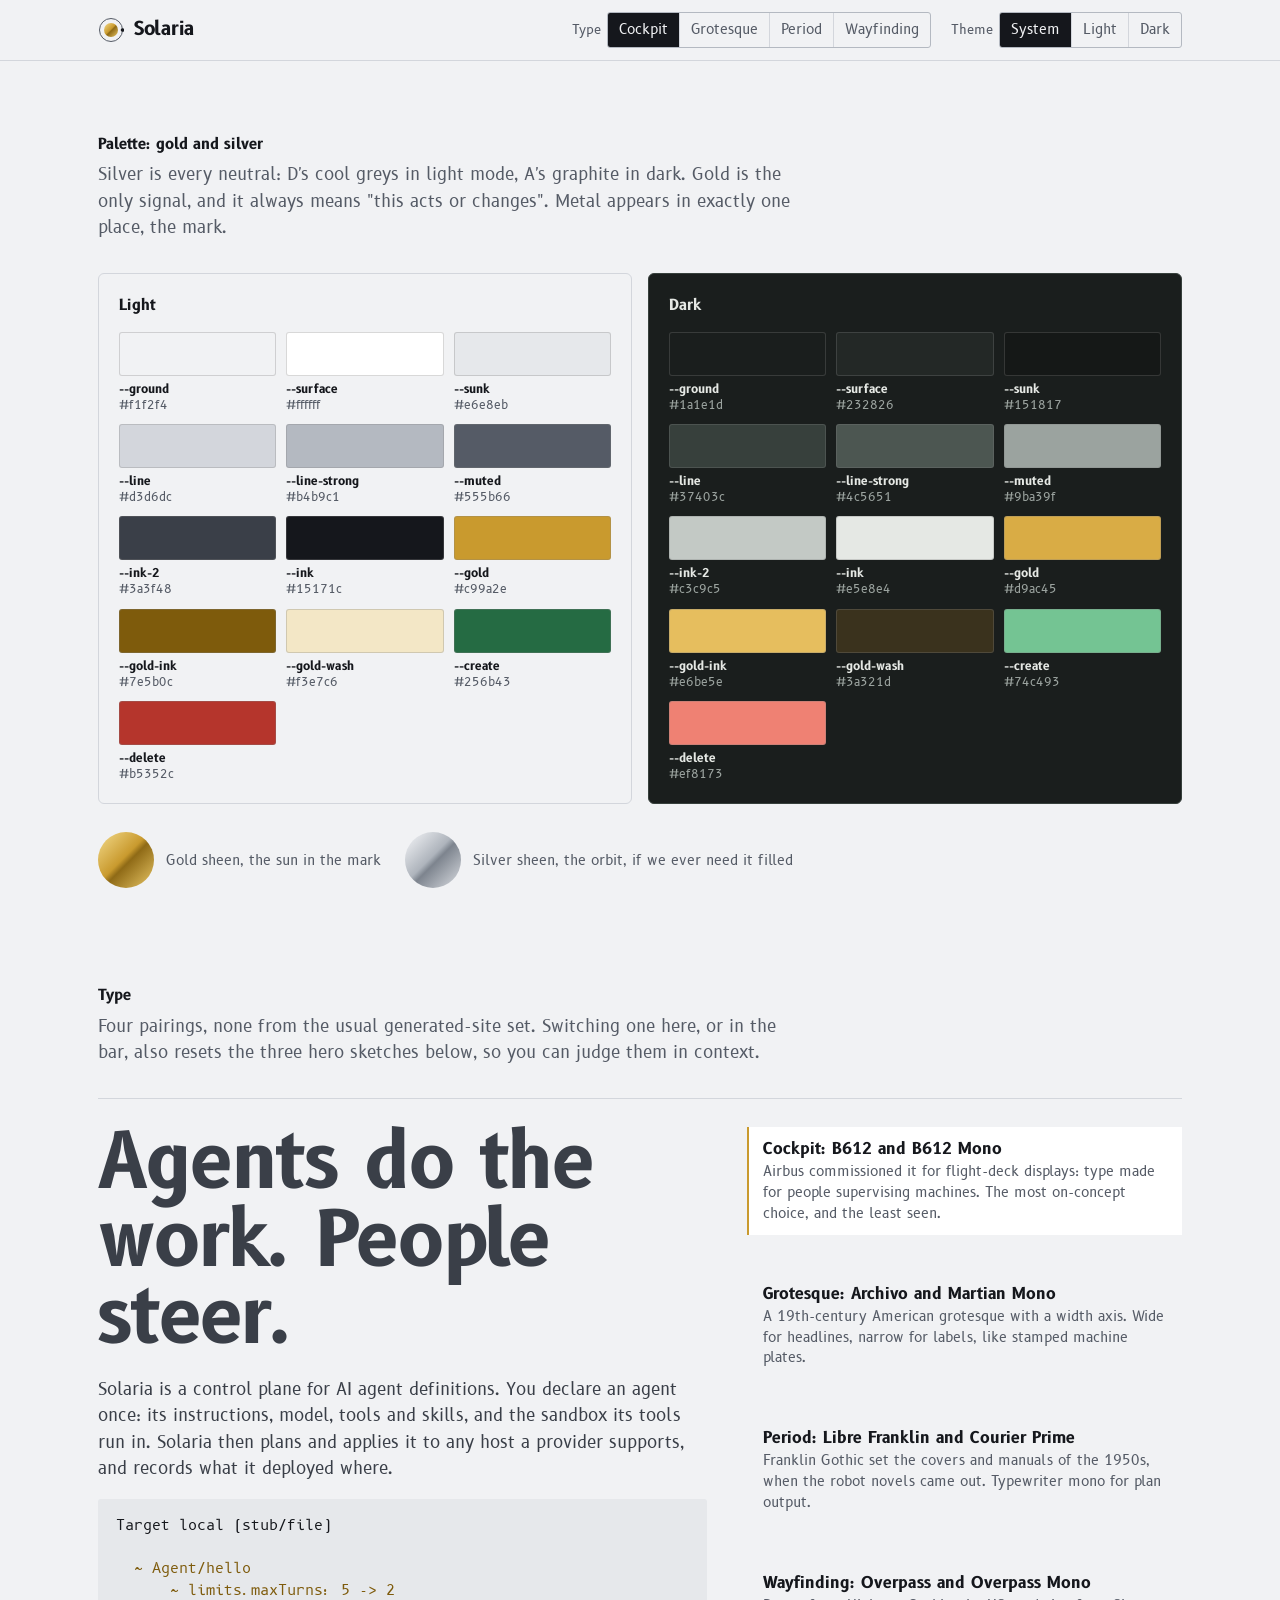
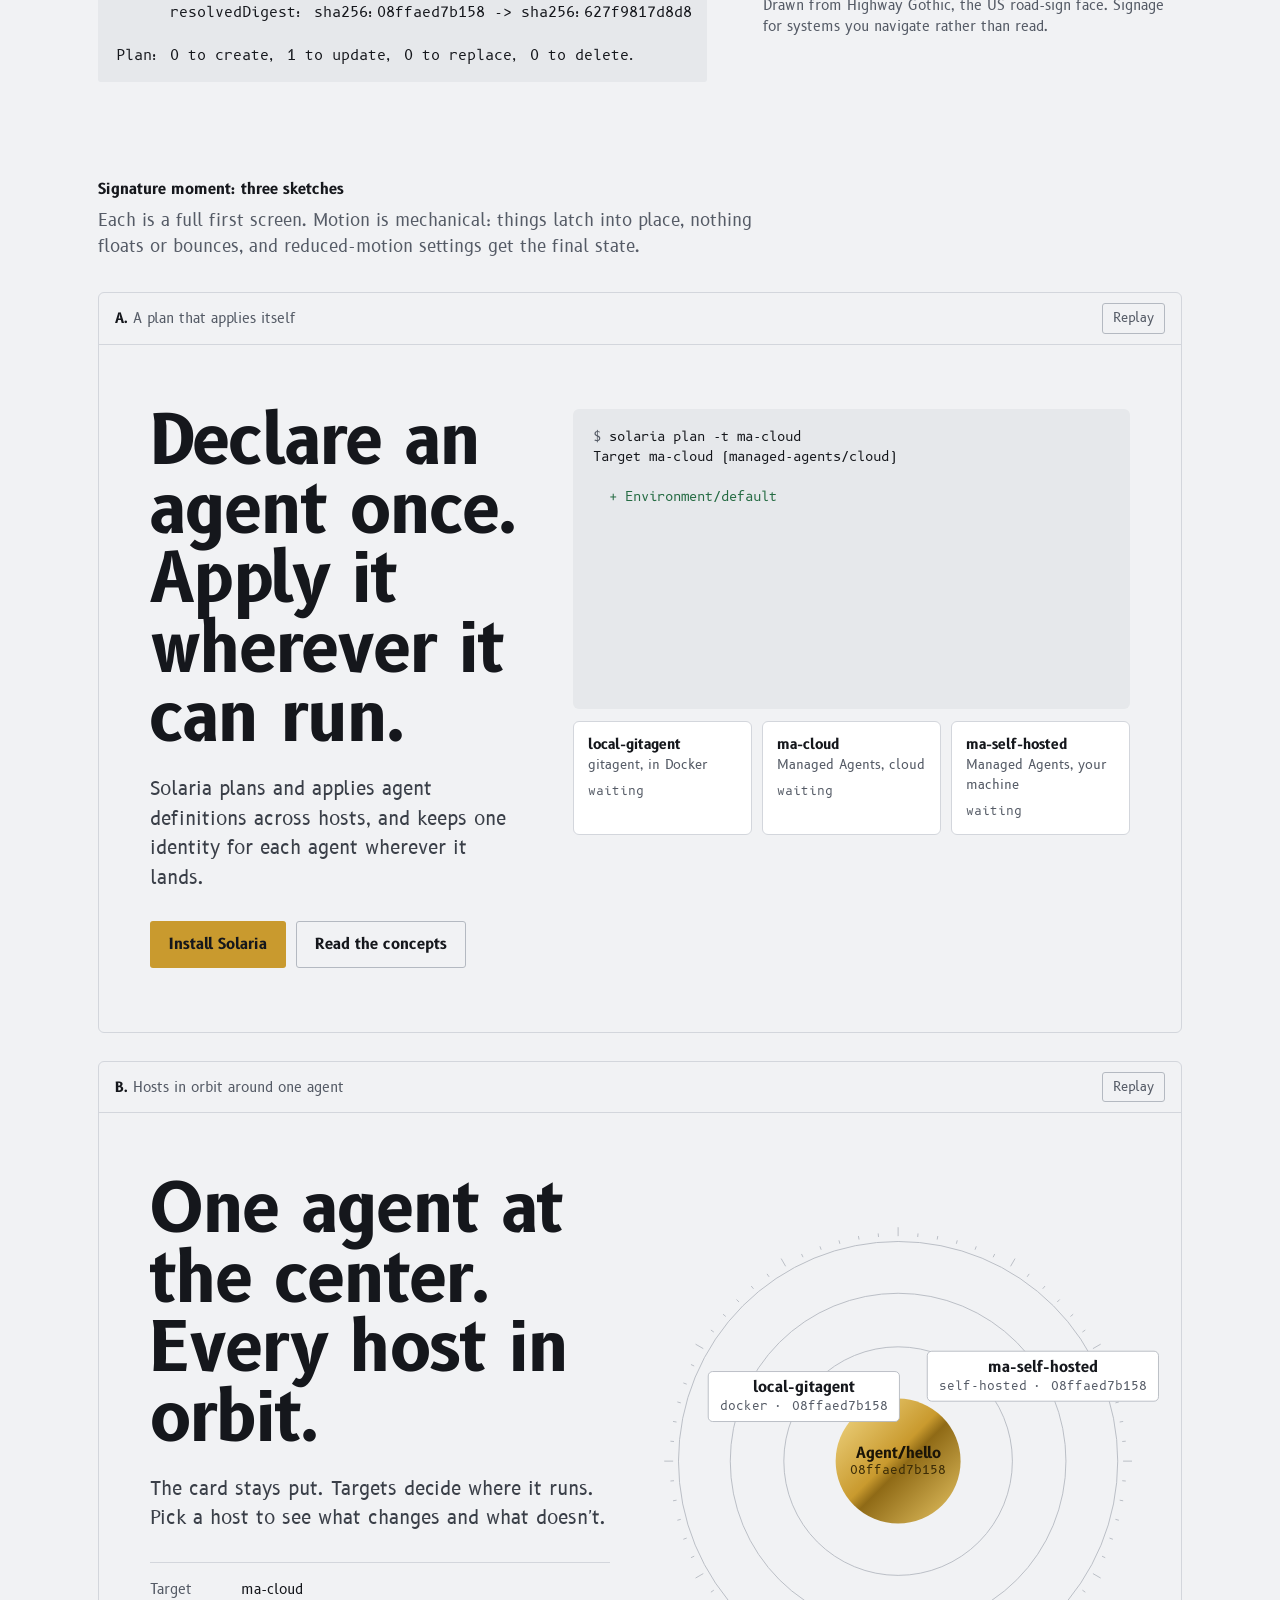
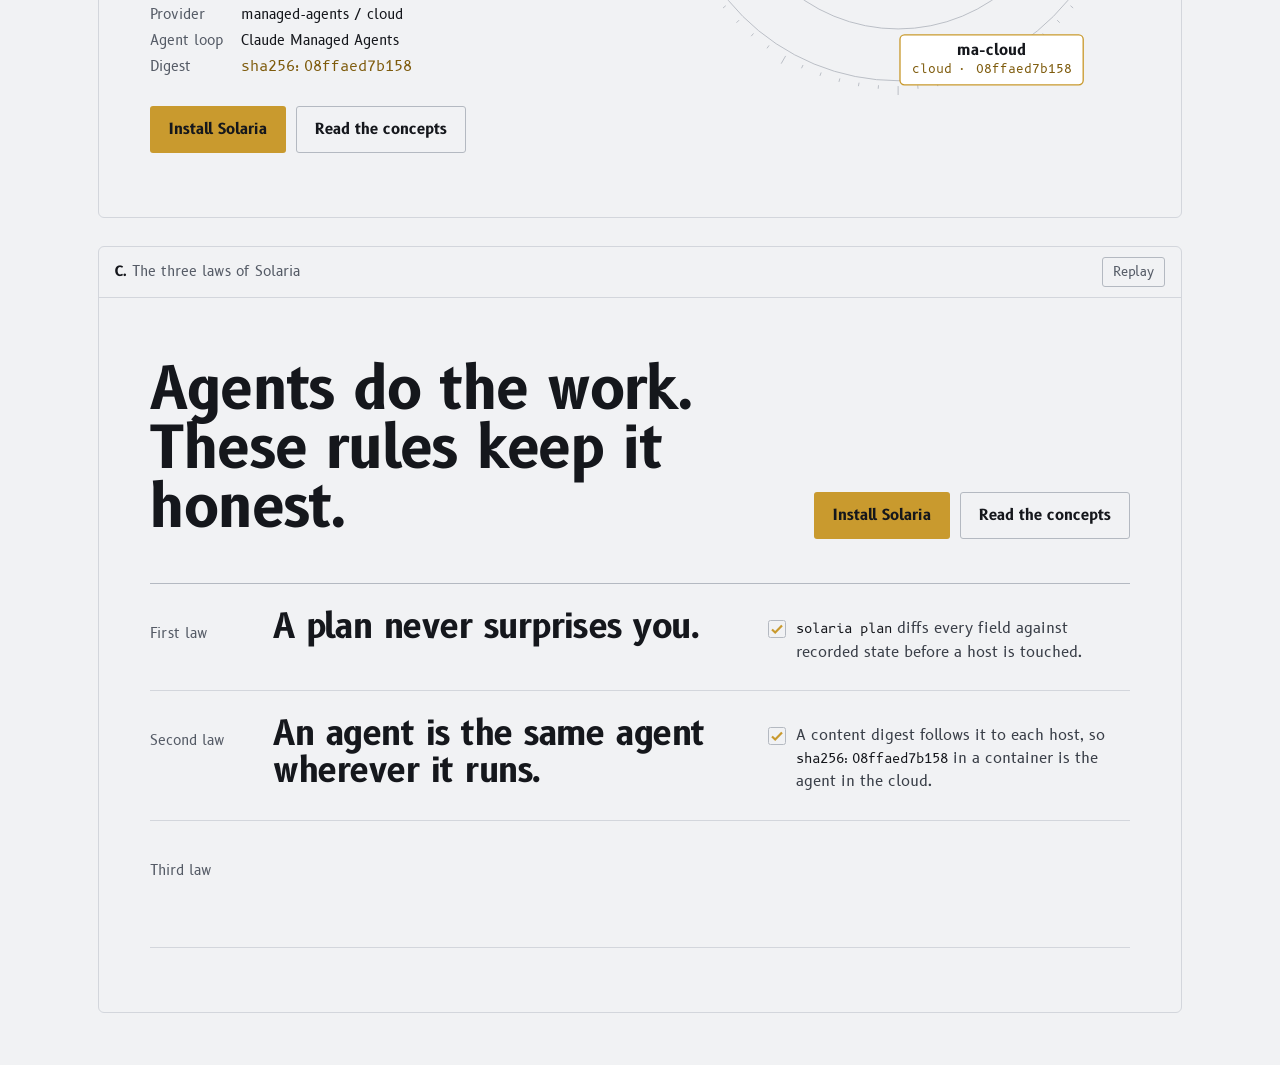
==== commit 04dc9e6c: "feat!: add the Environment kind for reusable sandboxes Second half of ADR 0020. A sandbox is now an " ====
--- a/site/explore/index.html
+++ b/site/explore/index.html
@@ -194,7 +194,7 @@
     <div class="specimen">
       <div>
         <p class="display big">Agents do the work. People steer.</p>
-        <p>Solaria is a control plane for AI agent definitions. You declare an agent once: its instructions, model, tools, skills and sandbox. Solaria then plans and applies it to any host a provider supports, and records what it deployed where.</p>
+        <p>Solaria is a control plane for AI agent definitions. You declare an agent once: its instructions, model, tools and skills, and the sandbox its tools run in. Solaria then plans and applies it to any host a provider supports, and records what it deployed where.</p>
 <pre>Target local (stub/file)
 
   <span style="color:var(--update)">~ Agent/hello</span>
@@ -339,7 +339,7 @@
     { cmd: "solaria plan -t ma-cloud" },
     { t: "Target ma-cloud (managed-agents/cloud)" },
     { t: "" },
-    { t: "  + Environment/ma-cloud", k: "c" },
+    { t: "  + Environment/default", k: "c" },
     { t: "" },
     { t: "  + Agent/hello", k: "c" },
     { h: '      resolvedDigest: <span class="dg">sha256:08ffaed7b158</span>' },
